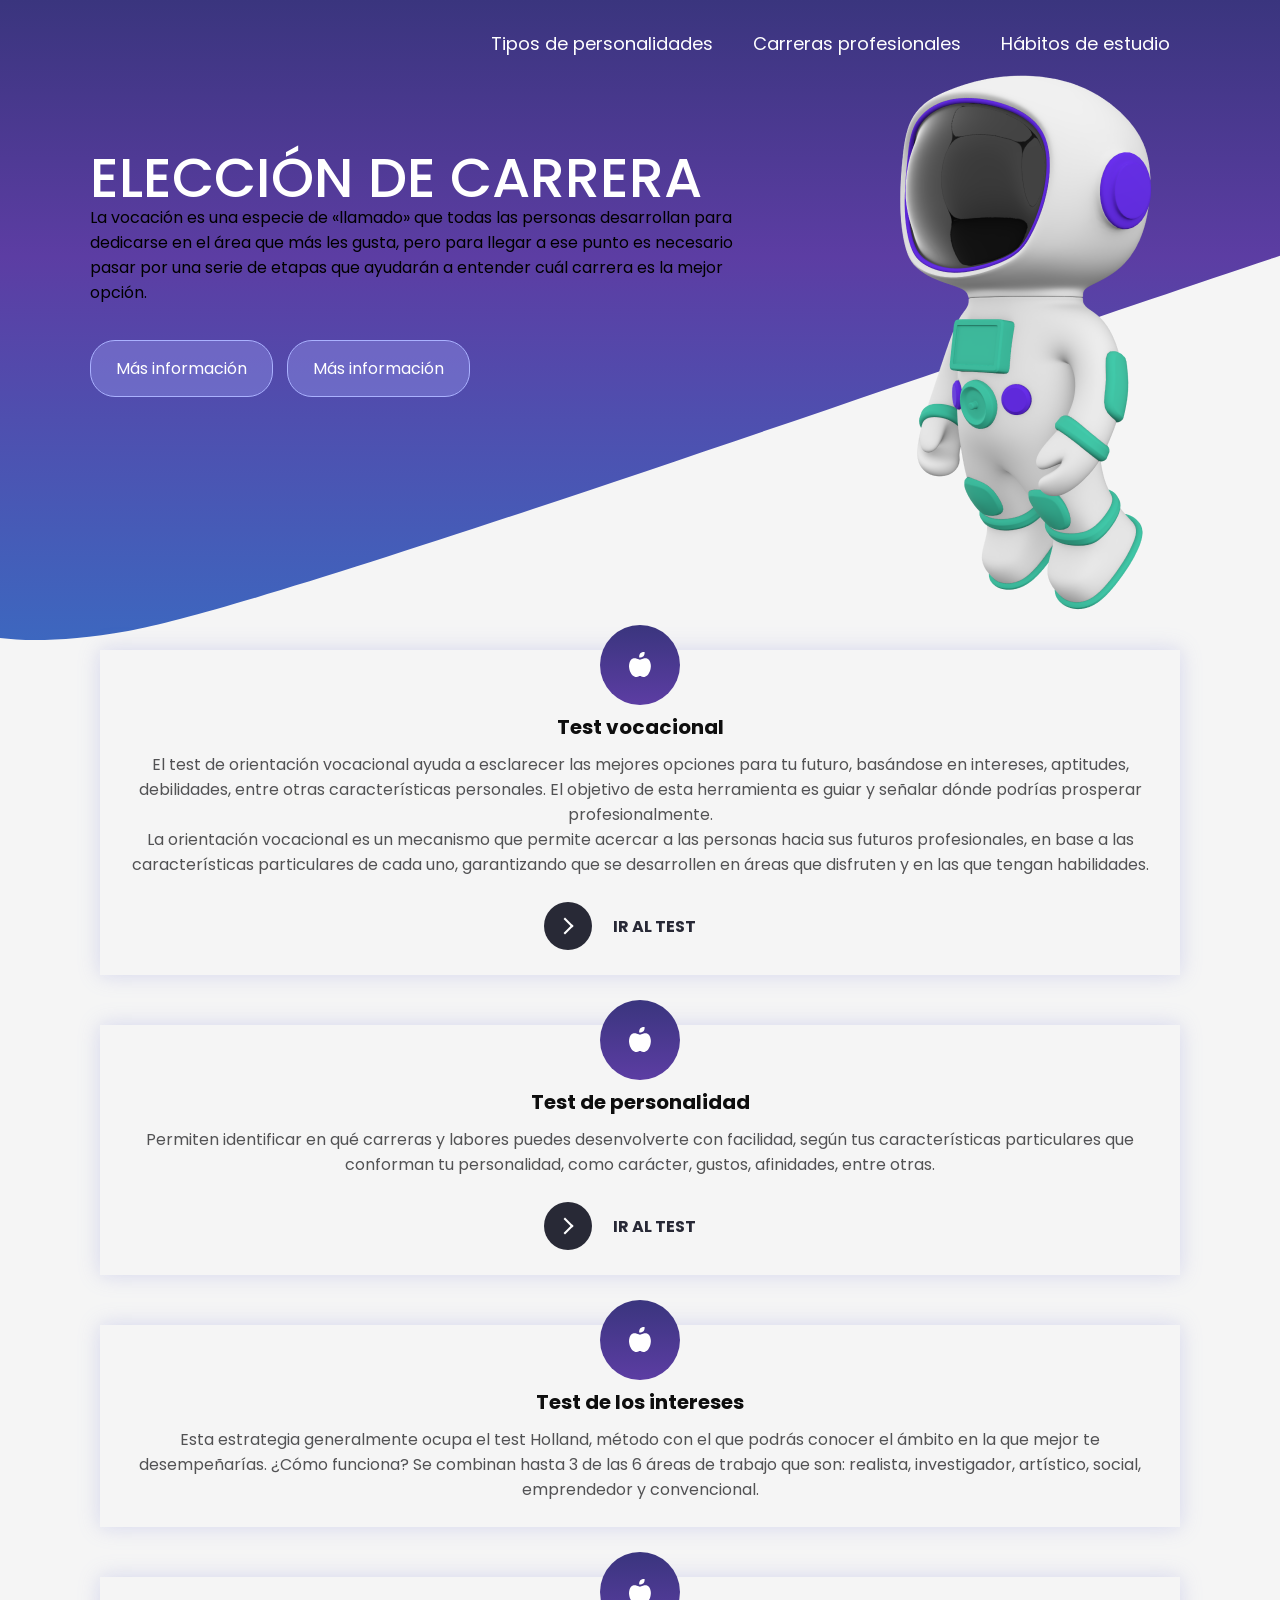
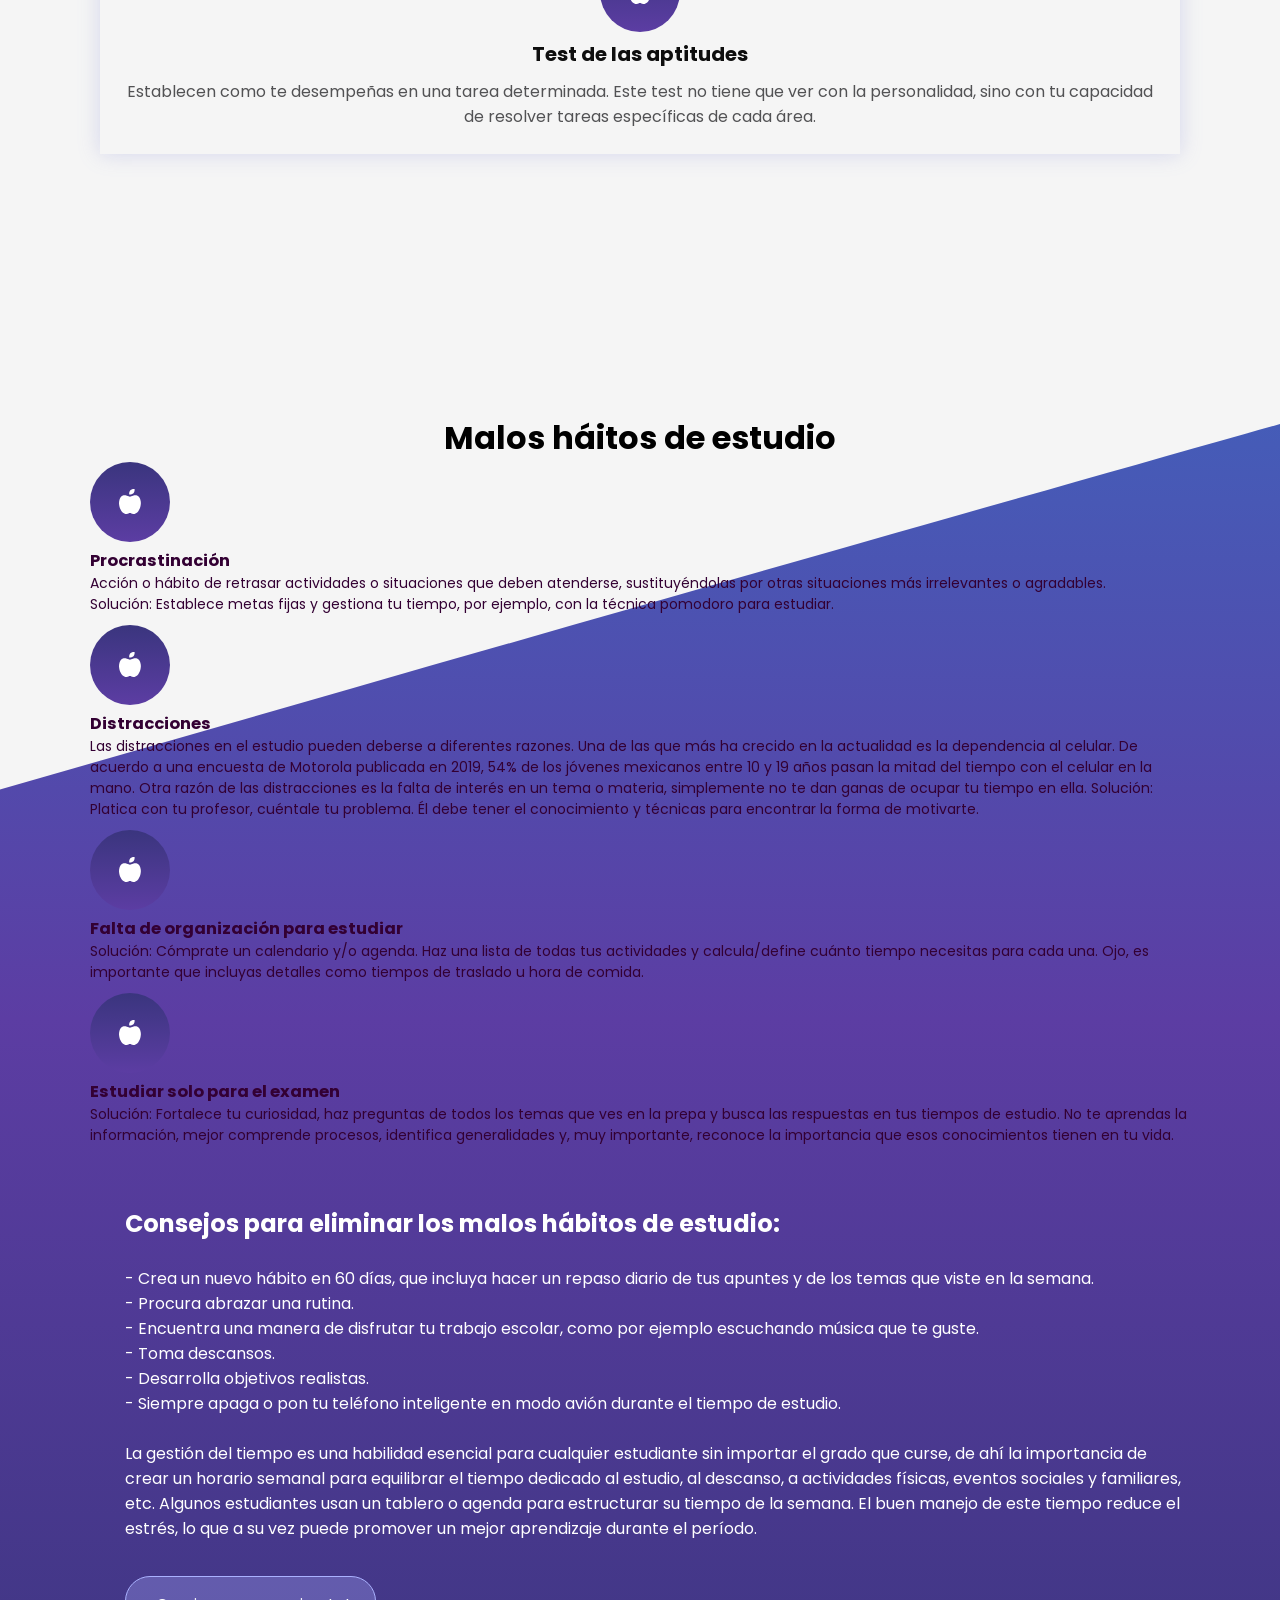
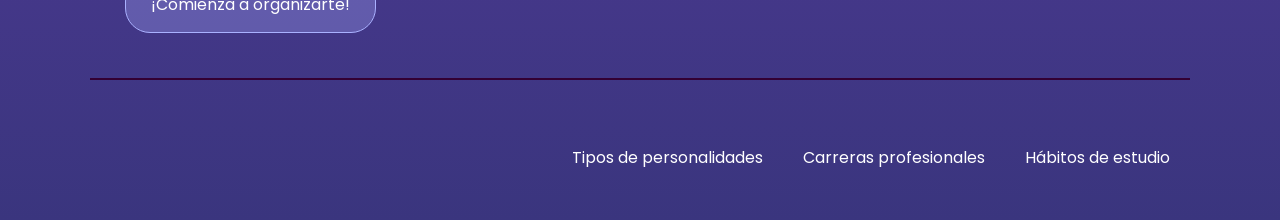
==== src/main/webapp/infoGeneral/index.html @ db8d1a2b "todo el proyecto" ====
<!DOCTYPE html>
<html>
    <head>
        <title>Información general</title>
        <meta http-equiv="Content-Type" content="text/html; charset=UTF-8">
        <link rel="stylesheet" href="info_gen.css">
    </head>
    <body>
        <header>
            <div class="menu container">
                <a hred="#" class="logo"></a>
                <input type="checkbox" id="menu">
                <label for="menu">
                    <img src="imagenes/menu-btn.png" class="menu-icono" alt="">
                </label>

                <nav class="navbar">
                    <ul>
                        <li><a href="tipos_personalidades.jsp">Tipos de personalidades</a></li>
                        <li><a href="carreras_inicio.html">Carreras profesionales</a></li>
                        <li><a href="index.html#habitos">Hábitos de estudio</a></li>

                    </ul>
                </nav>
            </div>
            <div class="header-content container">
                <div class="content">
                    <h1>Elección de carrera</h1>
                    <p1>
                        La vocación es una especie de «llamado» que todas las personas desarrollan para dedicarse en el área
                        que más les gusta, pero para llegar a ese punto es necesario pasar por una serie de etapas que
                        ayudarán a entender cuál carrera es la mejor opción.
                    </p1>
                    <br>
                    <a href="https://www.uam.mx/lineauam/lineauam_uni1.htm" class="btn-1">Más información</a>
                    <a href="https://www.orienta.unam.mx/UNAMORIENTA/pages/conocete.html" class="btn-1">Más información</a>
                </div>
                <img src="imagenes/astronauta.png" alt="">
            </div>
        </header>
        <main class="services container" id="test">



            <div class="service">
                <img src="imagenes/icon1.svg" alt="">
                <h3>Test vocacional</h3>
                <p>
                    El test de orientación vocacional ayuda a esclarecer las mejores opciones para tu futuro, basándose en
                        intereses, aptitudes, debilidades, entre otras características personales. El objetivo de esta
                        herramienta es guiar y señalar dónde podrías prosperar profesionalmente.
                </p>
                <p>
                    La orientación vocacional es un mecanismo que permite acercar a las personas hacia sus futuros
                        profesionales, en base a las características particulares de cada uno, garantizando que se desarrollen
                        en áreas que disfruten y en las que tengan habilidades.
                </p>
                <br>
                <a href=""><button class="learn-more">
                    <span class="circle" aria-hidden="true">
                        <span class="icon arrow"></span>
                    </span>
                    <span class="button-text">Ir al test</span>
                </button></a>
            </div>
            <br><br>
            <div class="service">
                <img src="imagenes/icon1.svg" alt="">
                <h3>Test de personalidad</h3>
                <p>
                    Permiten identificar en qué carreras y labores puedes desenvolverte con facilidad, según tus
                    características particulares que conforman tu personalidad, como carácter, gustos, afinidades, entre
                    otras.
                </p>
                <br>
               <a href=""> <button class="learn-more">
                    <span class="circle" aria-hidden="true">
                        <span class="icon arrow"></span>
                    </span>
                    <span class="button-text">Ir al test</span>
                   </button></a>
            </div>
            <br><br>
            <div class="service">
                <img src="imagenes/icon1.svg" alt="">
                <h3>Test de los intereses</h3>
                <p>
                    Esta estrategia generalmente ocupa el test Holland, método con el que podrás conocer el ámbito en la que
                    mejor te desempeñarías. ¿Cómo funciona? Se combinan hasta 3 de las 6 áreas de trabajo que son: realista,
                    investigador, artístico, social, emprendedor y convencional.
                </p>
            </div>
            <br><br>
            <div class="service">
                <img src="imagenes/icon1.svg" alt="">
                <h3>Test de las aptitudes</h3>
                <p>
                    Establecen como te desempeñas en una tarea determinada. Este test no tiene que ver con la personalidad,
                    sino con tu capacidad de resolver tareas específicas de cada área.
                </p>
            </div>
        </main>
        <br><br>


        <footer>
            <div class="container" id="habitos">
                <div class="info">
                    <div class="info-content">   
                        <center><h1>Malos háitos de estudio</h1></center> 
                   
                        <div class="concepts">
                            
                            <img src="imagenes/icon1.svg" alt="">
                            
                            <h3>Procrastinación</h3>
                            <p>
                                Acción o hábito de retrasar actividades o situaciones que deben atenderse, sustituyéndolas por otras situaciones más irrelevantes o agradables.
                            </p>
                            <p>
                                Solución: Establece metas fijas y gestiona tu tiempo, por ejemplo, con la técnica pomodoro para estudiar.
                            </p>                                                 
                        </div>
                        <div class="concepts">
                            <img src="imagenes/icon1.svg" alt="">
                            <h3>Distracciones</h3>
                            <p>
                                Las distracciones en el estudio pueden deberse a diferentes razones. Una de las que más ha crecido en la actualidad es la dependencia al celular. De acuerdo a una encuesta de Motorola publicada en 2019, 54% de los jóvenes mexicanos entre 10 y 19 años pasan la mitad del tiempo con el celular en la mano. Otra razón de las distracciones es la falta de interés en un tema o materia, simplemente no te dan ganas de ocupar tu tiempo en ella.

                                Solución: Platica con tu profesor, cuéntale tu problema. Él debe tener el conocimiento y técnicas para encontrar la forma de motivarte. 
                        </div>
                        <div class="concepts">
                            <img src="imagenes/icon1.svg" alt="">
                            <h3>Falta de organización para estudiar</h3>
                            <p>
                                Solución: Cómprate un calendario y/o agenda. Haz una lista de todas tus actividades y calcula/define cuánto tiempo necesitas para cada una. Ojo, es importante que incluyas detalles como tiempos de traslado u hora de comida.
                            </p>                                                 
                        </div>
                        <div class="concepts">
                            <img src="imagenes/icon1.svg" alt="">
                            <h3>Estudiar solo para el examen</h3>                            
                            <p>
                                Solución: Fortalece tu curiosidad, haz preguntas de todos los temas que ves en la prepa y busca las respuestas en tus tiempos de estudio. No te aprendas la información, mejor comprende procesos, identifica generalidades y, muy importante, reconoce la importancia que esos conocimientos tienen en tu vida.
                            </p>                                                 
                        </div>
                        <br><br>
                        <div class="info-txt">
                            <h2>Consejos para eliminar los malos hábitos de estudio: </h2>    
                            <br>
                            <ol>
                                <li>- Crea un nuevo hábito en 60 días, que incluya hacer un repaso diario de tus apuntes y de los temas que viste en la semana.</li>
                                <li>- Procura abrazar una rutina.</li>
                                <li>- Encuentra una manera de disfrutar tu trabajo escolar, como por ejemplo escuchando música que te guste.</li>
                                <li>- Toma descansos.</li>
                                <li>- Desarrolla objetivos realistas.</li>
                                <li>- Siempre apaga o pon tu teléfono inteligente en modo avión durante el tiempo de estudio.</li>
                            </ol>
                            <br>
                            <p>
                                La gestión del tiempo es una habilidad esencial para cualquier estudiante sin importar el grado que curse, de ahí la importancia de crear un horario semanal para equilibrar el tiempo dedicado al estudio, al descanso, a actividades físicas, eventos sociales y familiares, etc. Algunos estudiantes usan un tablero o agenda para estructurar su tiempo de la semana. El buen manejo de este tiempo reduce el estrés, lo que a su vez puede promover un mejor aprendizaje durante el período.
                            </p>       
                            <a href="habMet.jsp" class="btn-1">¡Comienza a organizarte!</a>                            
                        </div>
                    </div>
                    <hr>
                    <div class="enlaces">
                        <img src="" alt="">
                        <div class="enlaces">
                            <li><a href="tipos_personalidades.jsp" class="boton-go">Tipos de personalidades</a></li>
                            <li><a href="carreras_inicio.html" class="boton-go">Carreras profesionales</a></li>                        
                            <li><a href="index.html#habitos" class="boton-go">Hábitos de estudio</a></li>                        
                        </div>                    
                    </div>

                </div>

            </div>
        </footer>        
    </body>
</html>
---- src/main/webapp/infoGeneral/info_gen.css ----
@import url('https://fonts.googleapis.com/css2?family=Poppins:wght@400;500;600;700&display=swap');

*{
    margin: 0;
    padding: 0;
    box-sizing: border-box;
    text-decoration: none;
    list-style: none;
    font-family: 'Poppins', sans-serif;
}
body{
    background-color: #f5f5f5;
}
header{
    background-image: url(imagenes/hero.svg);
    background-position: center bottom;
    background-repeat: no-repeat;
    background-size: cover;
    min-height: 70vh;
    display: flex;
    align-items: center;
}

.container {
    max-width: 1100px;
    margin: 0 auto;
}

.menu{
    position: absolute;
    top: 10px;
    left: 0;
    right: 0;
    display: flex;
    align-items: center;
    justify-content: space-between;
    z-index: 1000;
}
.menu .logo{
    font-weight: 700;
    font-size: 25px;
    color: #ffffff;
}
.menu .navbar ul li{
    position: relative;
    float: left;

}
.menu .navbar ul li a{
    font-size: 18px;
    padding: 20px;
    color: #ffffff;
    display: block;
}
.menu .navbar ul li a:hover{
    color: #0EAEF3;

}
#menu{
    display: none;
}
.menu-icono{
    width: 25px;
}
.menu label{
    cursor: pointer;
    display: none;
}

.header-content{
    display: flex;
}
.content{
    padding: 150px 150px 0px 0px;
}
.content h1{
    color: #ffffff;
    font-size: 55px;
    text-transform: uppercase;
    font-weight: 500;
    line-height: 55px;
}
.content p{
    margin-top: 25px;
    columns: #Aab1ff;
    font-size: 25px;
    line-height: 40px;
    color: #ffffff;
}
.btn-1{
    display: inline-block;
    background-color: rgba(170, 177, 255, 0.3);
    border: 1px solid #Aab1ff;
    margin: 35px 10px 0px 0px;
    padding: 15px 25px;
    color: #ffffff;
    border-radius: 25px;
}
.btn-1 :hover{
    background-color: #aab1ff;
}
.services{
    padding: 10px 0px;
    justify-content: space-between;
    text-align: center;
}
.service{
    padding: 25px;
    margin: 0px 10px;
    box-shadow: 0px 0px 20px rgba(135, 141, 214, 0.3);
}
.service img{
    margin-top: -50px;
}
.service h3{
    font-size: 20px;
    color: #0e0e0e;
    margin-bottom: 10px;
}
.service p{
    color: #525254;
    font-size: 16px;
    ;
}
.personalidades{
    padding: 80px 0px;
    text-align: center;
    color: #0e0e0e;
}

.personalidades h2{
    font-size: 55px;
}
.personalidades{

    align-items: center;
}
.personalidades img{
    width: 350px;
}
.personalidades-1{
    text-align: left;
    margin-left: 100px;
}
.personalidades-1h3{
    font-size: 35px;
    margin-bottom: 15px;
}
.personalidades-1 p{
    font-size: 18px;
    color: #525254;
    margin-bottom: 25px;
}
.personalidades-2{
    text-align: left;
    margin-right: 100px;
}
.personalidades-2 h3{
    font-size: 35px;
    margin-bottom: 15px;
}
.personalidades-2 p{
    font-size: 18px;
    color: #525254;
    margin-bottom: 25px;
}
.btn-2{
    display: inline-block;
    padding: 15px 25px;
    border-radius: 25px;
    background-color: #7042B5;
    color: #ffffff;
}
.btn-2 :hover{
    background-color: #8650D7;
}
footer{
    padding: 200px 0px 30px 0px;
    background-image: url(imagenes/footer.svg);
    background-position: top center;
    background-repeat: no-repeat;
    background-size: cover;
}


.info-concepts{
    padding: 35px;
    text-align: center;
    background-color: #f5f5f5;
    box-shadow: 0px 0px 25px rgba(0, 0, 0, 0.3);
    margin: 0px 150px 0px 0px;
    color: #0e0e0e;
}
.info-concepts h2{
    font-size: 25px;
    margin-bottom: 10px;

}
.concepts{
    font-size: 14px;
    color: #330033;
    margin-bottom: 10px;
}
.info-concepts p{
    font-size:  16px;
    color: #525254;
}
.info-txt{
    margin-left: 35px;
    color: #ffffff;
}
hr {
    margin: 45px 0px;
    border: 0.5px solid #330033;

}
.enlaces{
    display: flex;
    justify-content: space-between;
    color: #ffffff;
}
.enlaces h3{
    font-size: 25px;
}
.enlaces{
    display: flex;
}
.enlaces li a{
    display: block;
    margin: 20px;
    color: #ffffff;
}
.enlaces li a:hover {
    color: #0EAEF3;
}




button {
 position: relative;
 display: inline-block;
 cursor: pointer;
 outline: none;
 border: 0;
 vertical-align: middle;
 text-decoration: none;
 background: transparent;
 padding: 0;
 font-size: inherit;
 font-family: inherit;
}

button.learn-more {
 width: 12rem;
 height: auto;
}

button.learn-more .circle {
 transition: all 0.45s cubic-bezier(0.65, 0, 0.076, 1);
 position: relative;
 display: block;
 margin: 0;
 width: 3rem;
 height: 3rem;
 background: #282936;
 border-radius: 1.625rem;
}

button.learn-more .circle .icon {
 transition: all 0.45s cubic-bezier(0.65, 0, 0.076, 1);
 position: absolute;
 top: 0;
 bottom: 0;
 margin: auto;
 background: #fff;
}

button.learn-more .circle .icon.arrow {
 transition: all 0.45s cubic-bezier(0.65, 0, 0.076, 1);
 left: 0.625rem;
 width: 1.125rem;
 height: 0.125rem;
 background: none;
}

button.learn-more .circle .icon.arrow::before {
 position: absolute;
 content: "";
 top: -0.29rem;
 right: 0.0625rem;
 width: 0.625rem;
 height: 0.625rem;
 border-top: 0.125rem solid #fff;
 border-right: 0.125rem solid #fff;
 transform: rotate(45deg);
}

button.learn-more .button-text {
 transition: all 0.45s cubic-bezier(0.65, 0, 0.076, 1);
 position: absolute;
 top: 0;
 left: 0;
 right: 0;
 bottom: 0;
 padding: 0.75rem 0;
 margin: 0 0 0 1.85rem;
 color: #282936;
 font-weight: 700;
 line-height: 1.6;
 text-align: center;
 text-transform: uppercase;
}

button:hover .circle {
 width: 100%;
}

button:hover .circle .icon.arrow {
 background: #fff;
 transform: translate(1rem, 0);
}

button:hover .button-text {
 color: #fff;
}
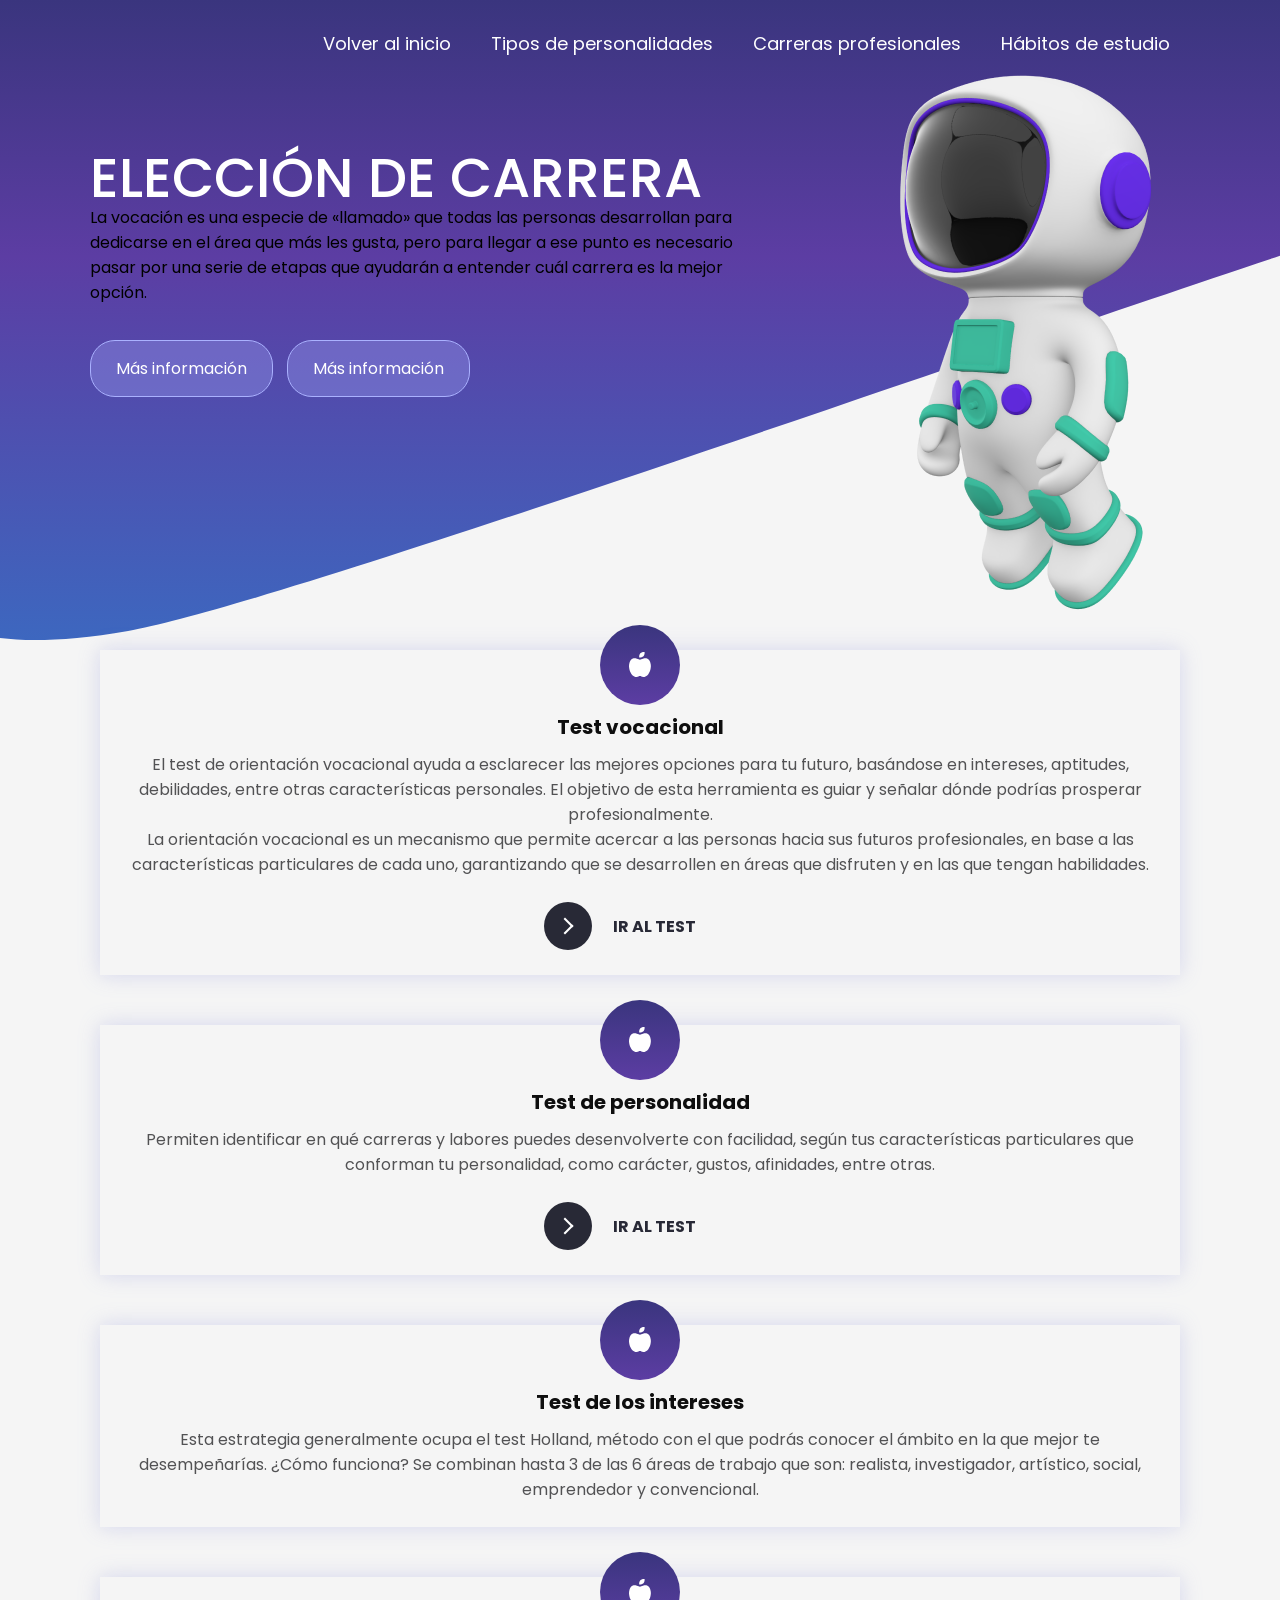
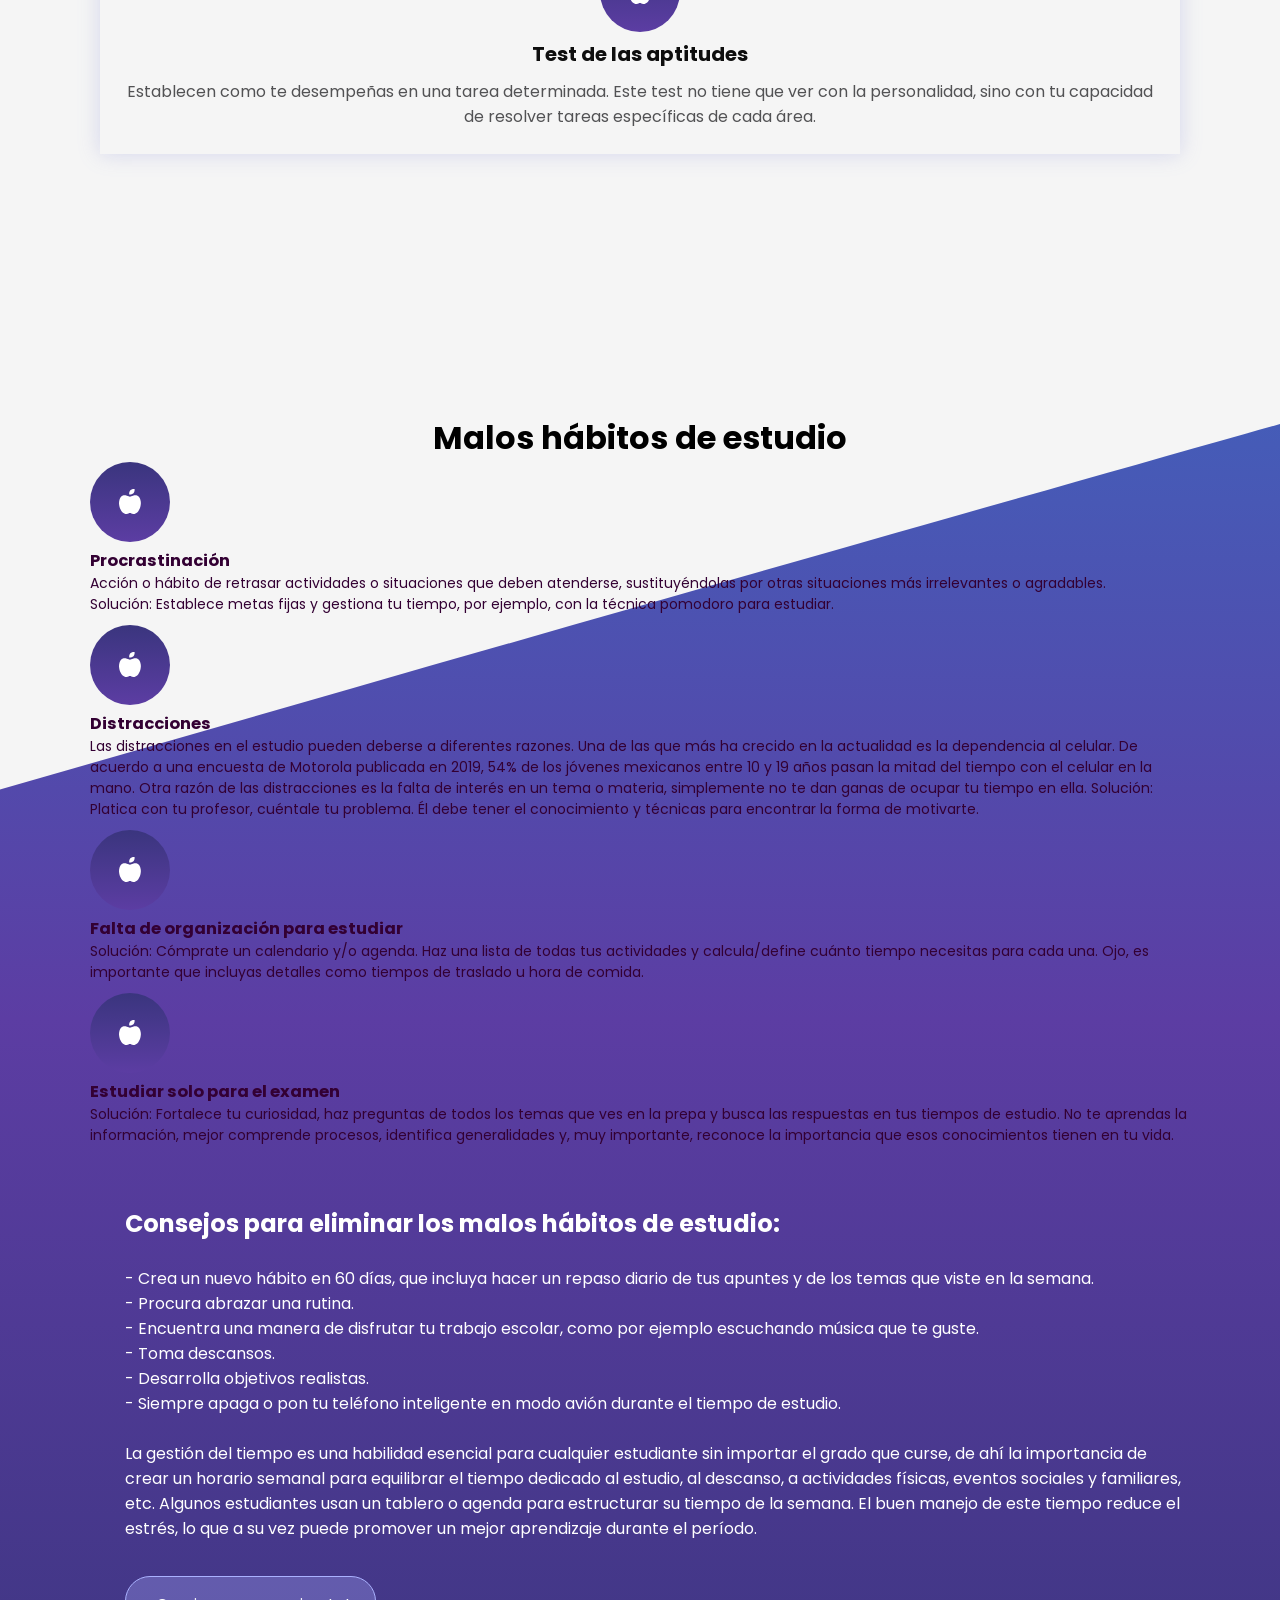
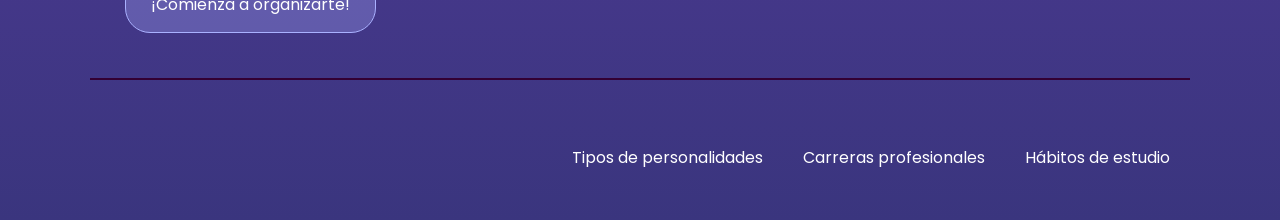
==== commit 948f1fb3: "completo" ====
--- a/src/main/webapp/infoGeneral/index.html
+++ b/src/main/webapp/infoGeneral/index.html
@@ -15,10 +15,12 @@
                 </label>
 
                 <nav class="navbar">
+                    
                     <ul>
+                        <li><a href="../inicio.jsp">Volver al inicio</a></li>
                         <li><a href="tipos_personalidades.jsp">Tipos de personalidades</a></li>
                         <li><a href="carreras_inicio.html">Carreras profesionales</a></li>
-                        <li><a href="index.html#habitos">Hábitos de estudio</a></li>
+                        <li><a href="index.jsp#habitos">Hábitos de estudio</a></li>
 
                     </ul>
                 </nav>
@@ -107,7 +109,7 @@
             <div class="container" id="habitos">
                 <div class="info">
                     <div class="info-content">   
-                        <center><h1>Malos háitos de estudio</h1></center> 
+                        <center><h1>Malos hábitos de estudio</h1></center> 
                    
                         <div class="concepts">
                             
@@ -168,7 +170,7 @@
                         <div class="enlaces">
                             <li><a href="tipos_personalidades.jsp" class="boton-go">Tipos de personalidades</a></li>
                             <li><a href="carreras_inicio.html" class="boton-go">Carreras profesionales</a></li>                        
-                            <li><a href="index.html#habitos" class="boton-go">Hábitos de estudio</a></li>                        
+                            <li><a href="index.jsp#habitos" class="boton-go">Hábitos de estudio</a></li>                        
                         </div>                    
                     </div>
 
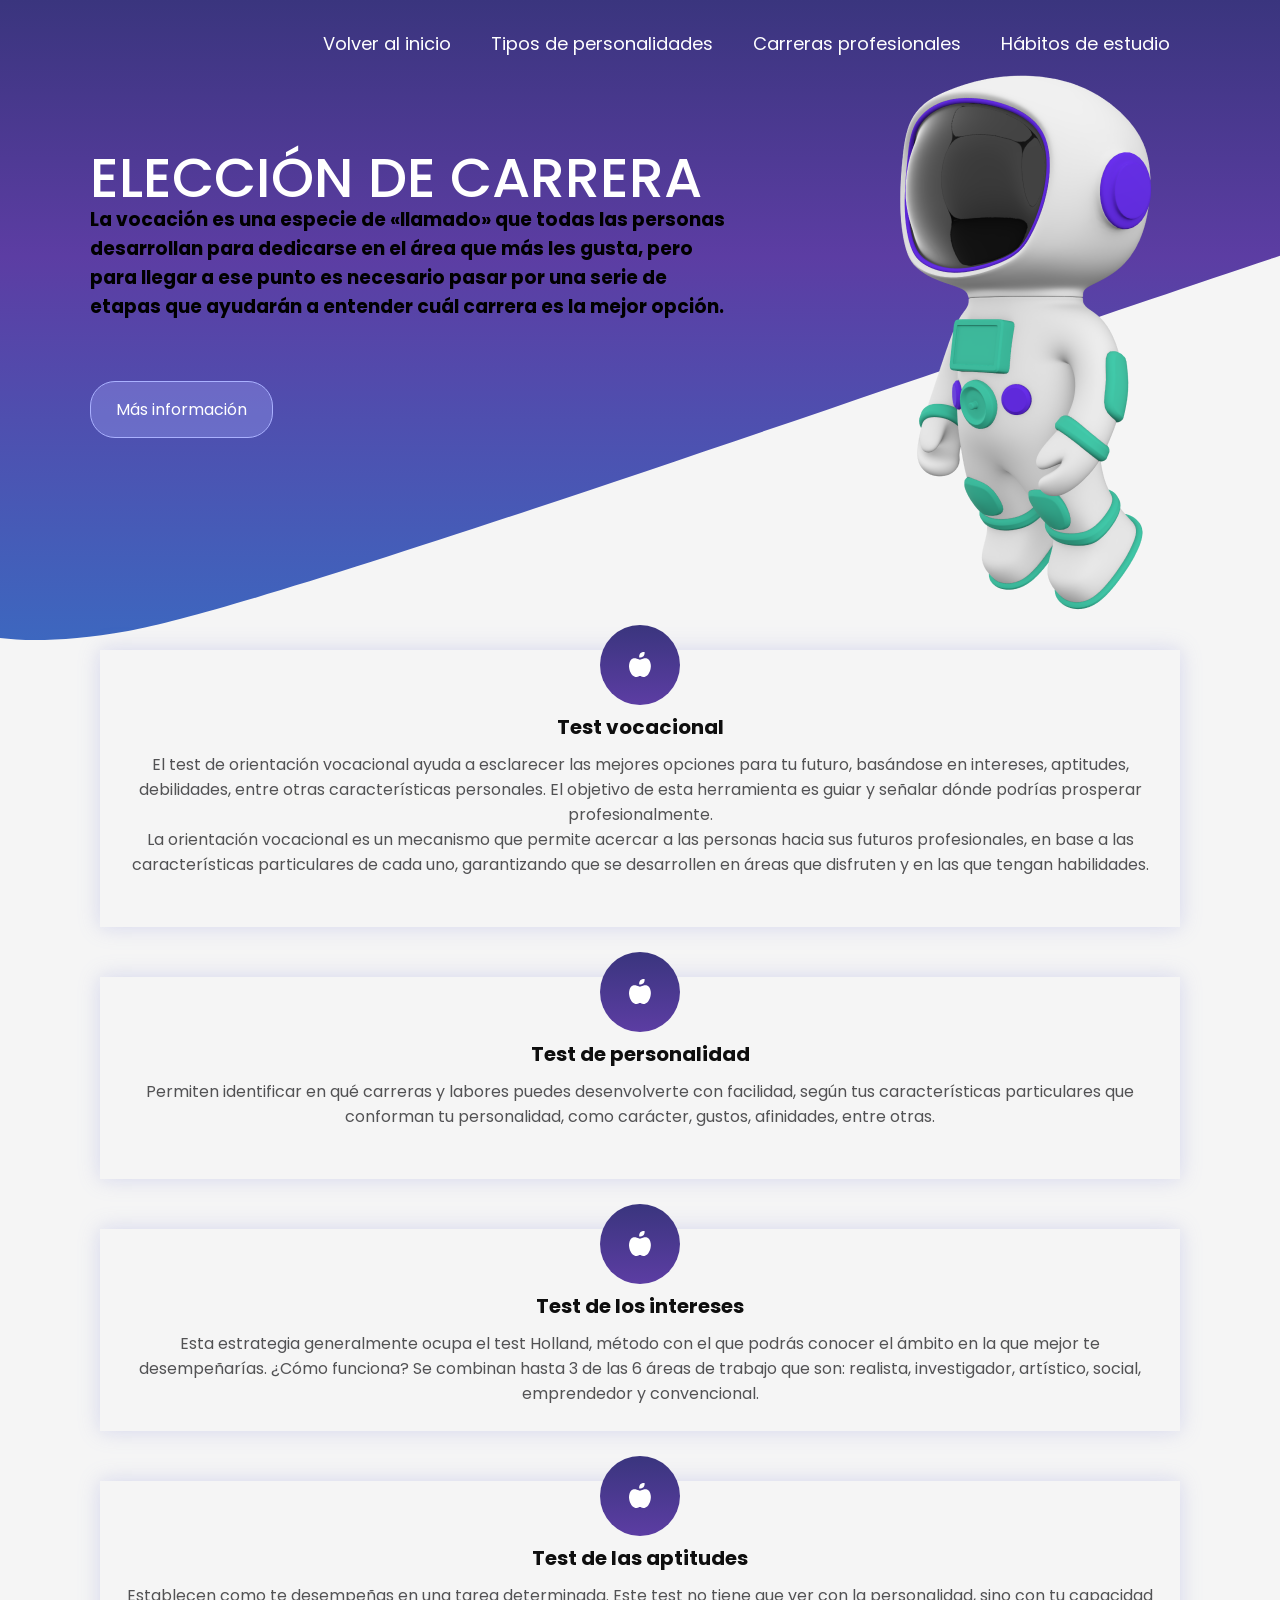
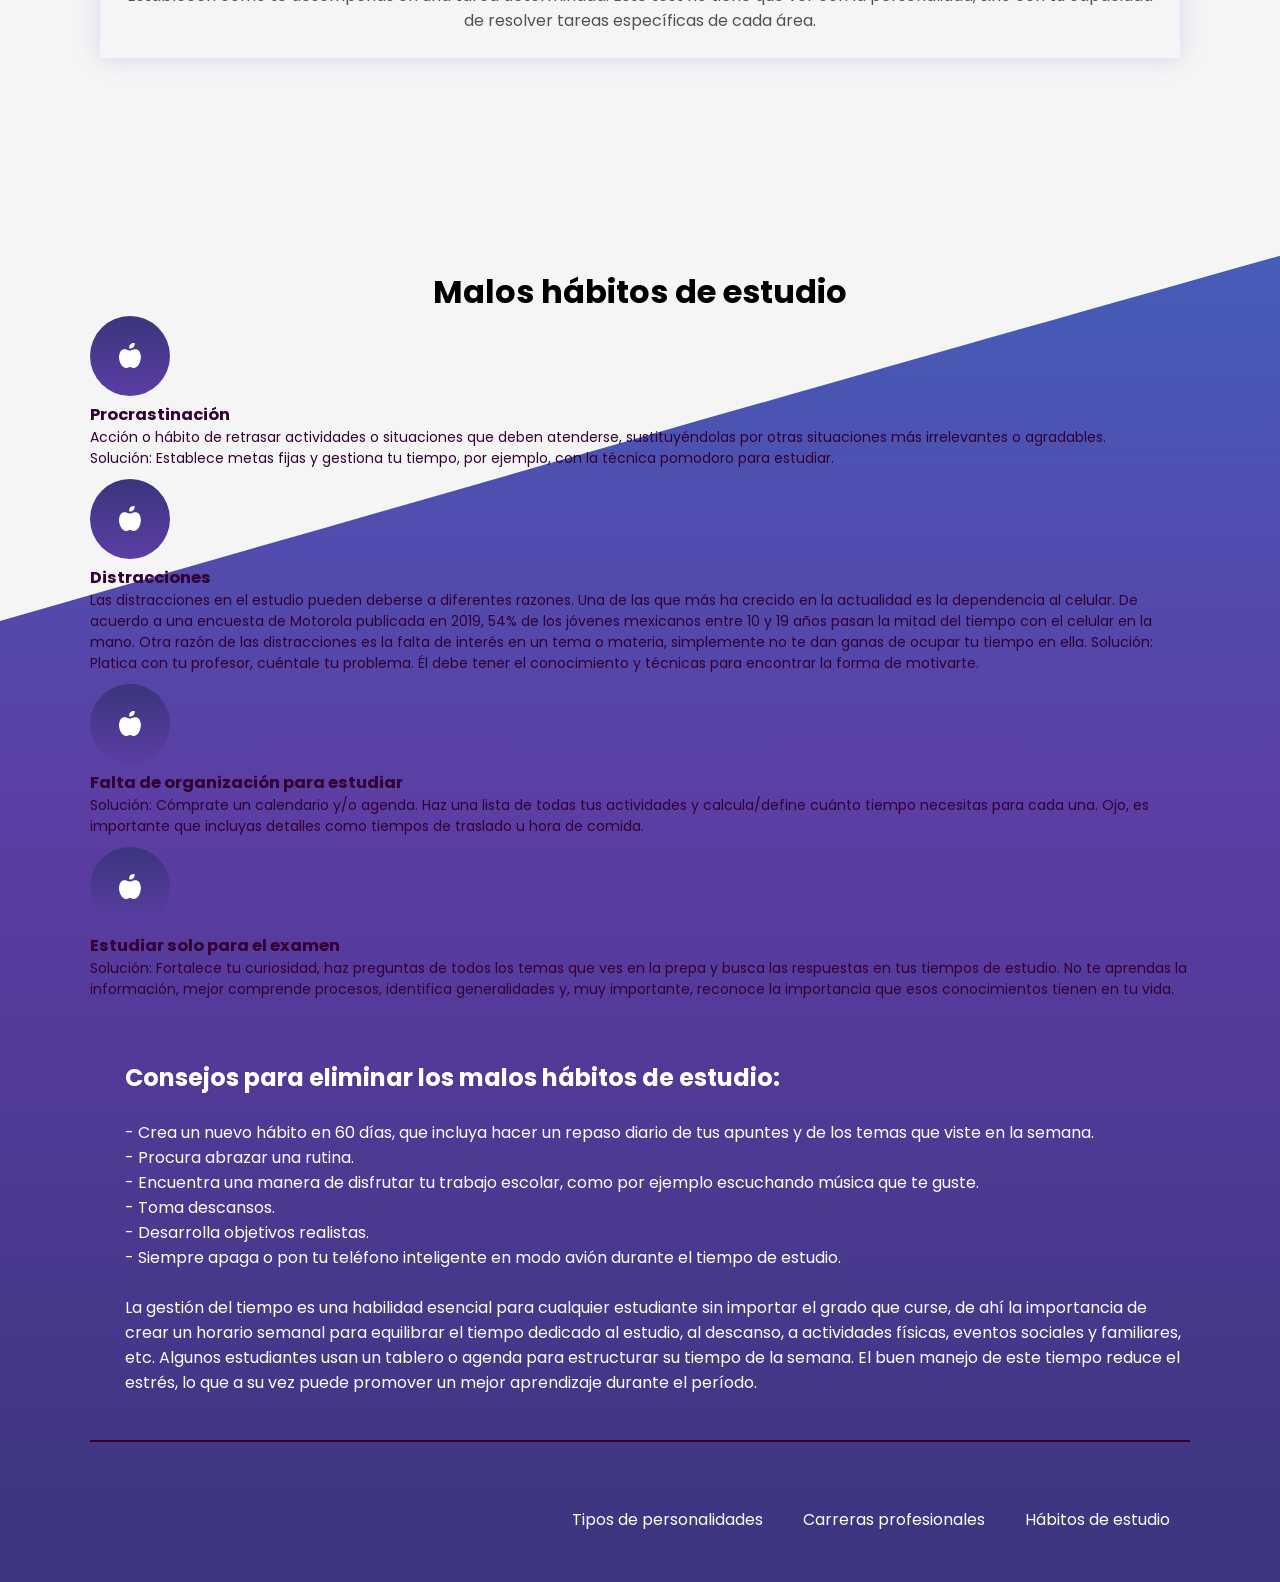
==== commit cde55709: "Arregla gitignore y añade README" ====
--- a/src/main/webapp/infoGeneral/index.html
+++ b/src/main/webapp/infoGeneral/index.html
@@ -3,12 +3,13 @@
     <head>
         <title>Información general</title>
         <meta http-equiv="Content-Type" content="text/html; charset=UTF-8">
+        <link rel="icon" href="../imagenes/logo.ico">
         <link rel="stylesheet" href="info_gen.css">
     </head>
     <body>
         <header>
             <div class="menu container">
-                <a hred="#" class="logo"></a>
+                <a href="#" class="logo"></a>
                 <input type="checkbox" id="menu">
                 <label for="menu">
                     <img src="imagenes/menu-btn.png" class="menu-icono" alt="">
@@ -20,7 +21,7 @@
                         <li><a href="../inicio.jsp">Volver al inicio</a></li>
                         <li><a href="tipos_personalidades.jsp">Tipos de personalidades</a></li>
                         <li><a href="carreras_inicio.html">Carreras profesionales</a></li>
-                        <li><a href="index.jsp#habitos">Hábitos de estudio</a></li>
+                        <li><a href="#habitos">Hábitos de estudio</a></li>
 
                     </ul>
                 </nav>
@@ -28,14 +29,13 @@
             <div class="header-content container">
                 <div class="content">
                     <h1>Elección de carrera</h1>
-                    <p1>
+                    <h3>
                         La vocación es una especie de «llamado» que todas las personas desarrollan para dedicarse en el área
                         que más les gusta, pero para llegar a ese punto es necesario pasar por una serie de etapas que
                         ayudarán a entender cuál carrera es la mejor opción.
-                    </p1>
+                    </h3>
                     <br>
                     <a href="https://www.uam.mx/lineauam/lineauam_uni1.htm" class="btn-1">Más información</a>
-                    <a href="https://www.orienta.unam.mx/UNAMORIENTA/pages/conocete.html" class="btn-1">Más información</a>
                 </div>
                 <img src="imagenes/astronauta.png" alt="">
             </div>
@@ -58,12 +58,6 @@
                         en áreas que disfruten y en las que tengan habilidades.
                 </p>
                 <br>
-                <a href=""><button class="learn-more">
-                    <span class="circle" aria-hidden="true">
-                        <span class="icon arrow"></span>
-                    </span>
-                    <span class="button-text">Ir al test</span>
-                </button></a>
             </div>
             <br><br>
             <div class="service">
@@ -75,12 +69,6 @@
                     otras.
                 </p>
                 <br>
-               <a href=""> <button class="learn-more">
-                    <span class="circle" aria-hidden="true">
-                        <span class="icon arrow"></span>
-                    </span>
-                    <span class="button-text">Ir al test</span>
-                   </button></a>
             </div>
             <br><br>
             <div class="service">
@@ -102,9 +90,6 @@
                 </p>
             </div>
         </main>
-        <br><br>
-
-
         <footer>
             <div class="container" id="habitos">
                 <div class="info">
@@ -160,18 +145,17 @@
                             <br>
                             <p>
                                 La gestión del tiempo es una habilidad esencial para cualquier estudiante sin importar el grado que curse, de ahí la importancia de crear un horario semanal para equilibrar el tiempo dedicado al estudio, al descanso, a actividades físicas, eventos sociales y familiares, etc. Algunos estudiantes usan un tablero o agenda para estructurar su tiempo de la semana. El buen manejo de este tiempo reduce el estrés, lo que a su vez puede promover un mejor aprendizaje durante el período.
-                            </p>       
-                            <a href="habMet.jsp" class="btn-1">¡Comienza a organizarte!</a>                            
+                            </p>                   
                         </div>
                     </div>
                     <hr>
                     <div class="enlaces">
                         <img src="" alt="">
-                        <div class="enlaces">
+                        <ul class="enlaces">
                             <li><a href="tipos_personalidades.jsp" class="boton-go">Tipos de personalidades</a></li>
                             <li><a href="carreras_inicio.html" class="boton-go">Carreras profesionales</a></li>                        
-                            <li><a href="index.jsp#habitos" class="boton-go">Hábitos de estudio</a></li>                        
-                        </div>                    
+                            <li><a href="#habitos" class="boton-go">Hábitos de estudio</a></li>                        
+                        </ul>                    
                     </div>
 
                 </div>
